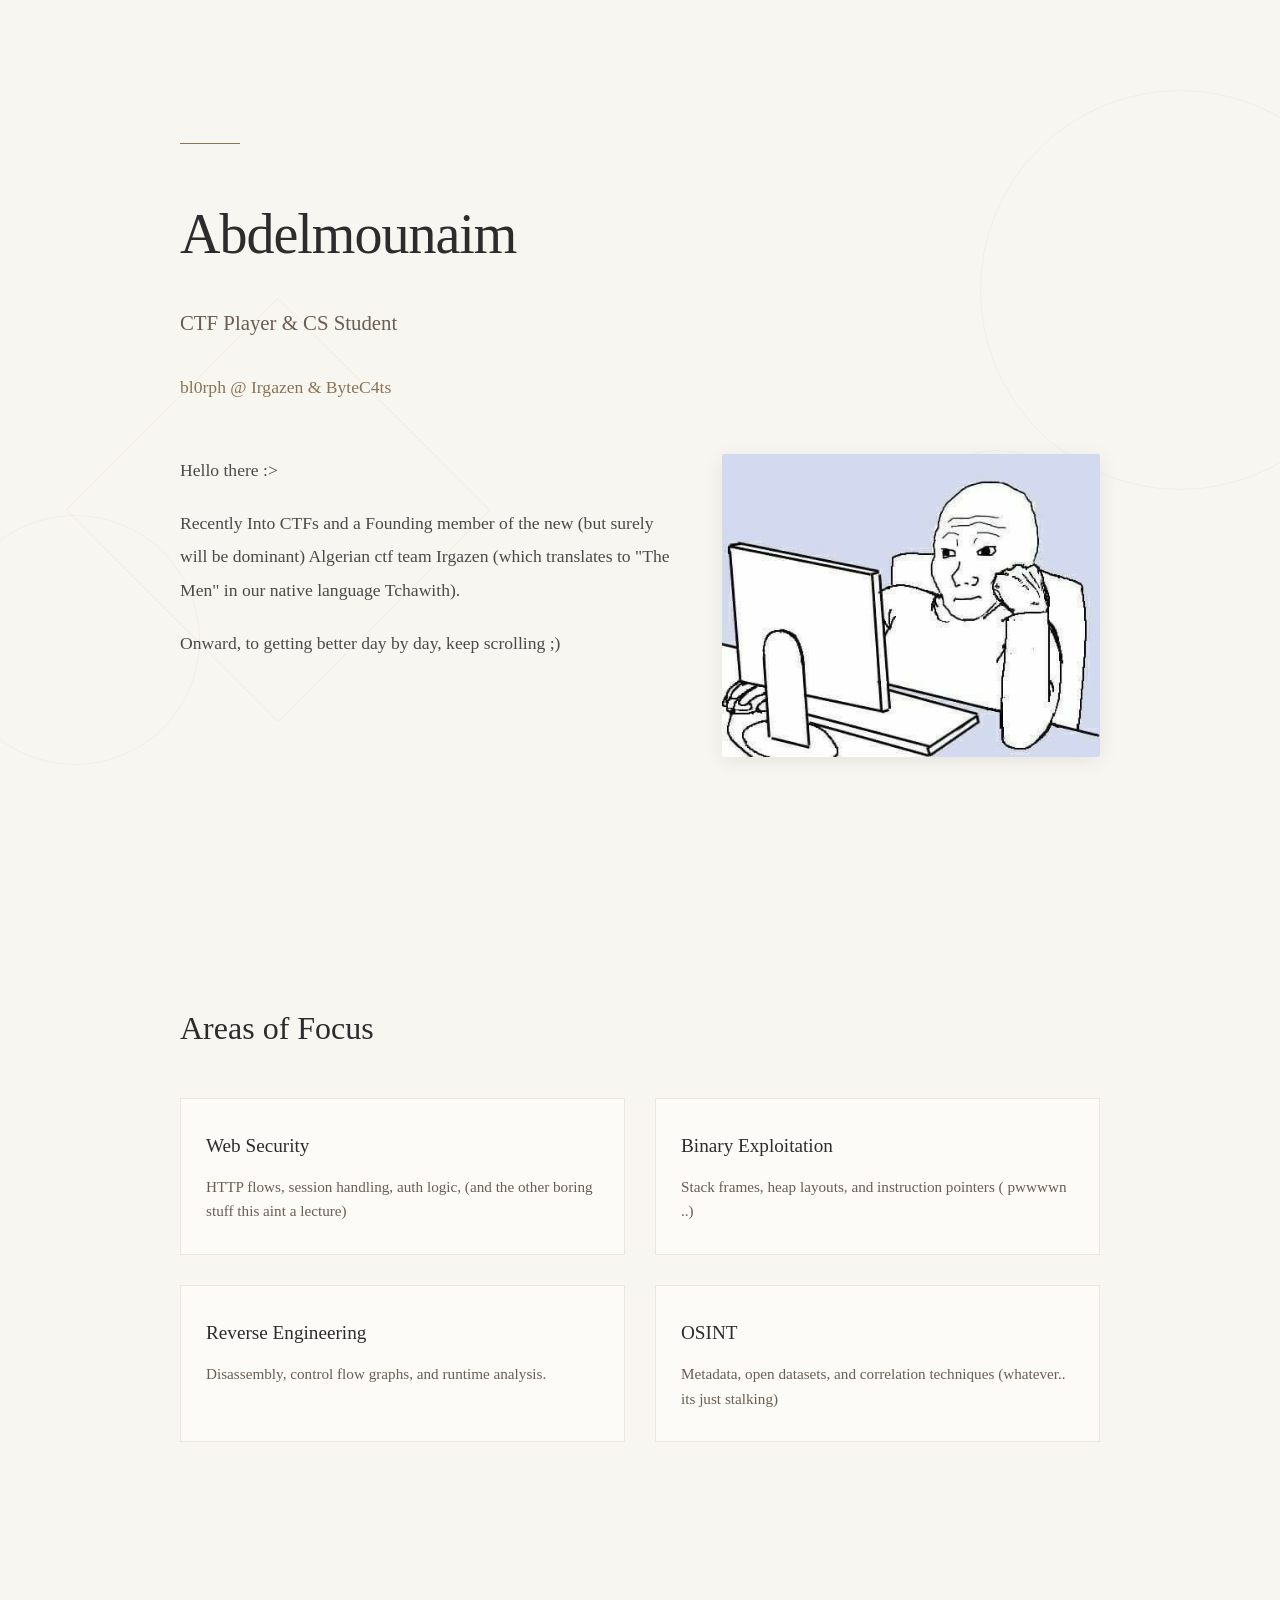
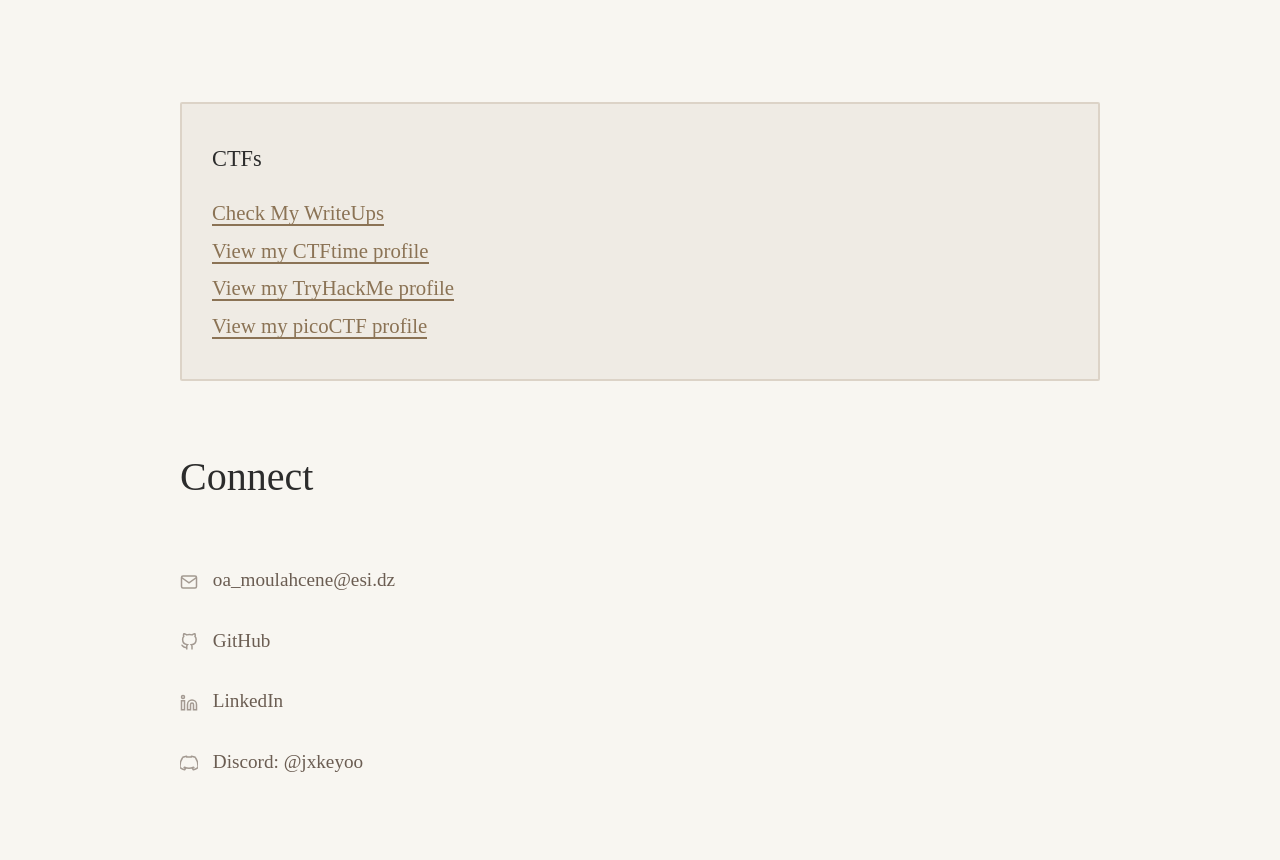
==== index.html @ 78ac9e1a "Add invisible image for tracking purposes" ====
<!DOCTYPE html>
<html lang="en">
<head>
    <meta charset="UTF-8">
    <meta name="viewport" content="width=device-width, initial-scale=1.0">
    <title>Abdelmounaim - Portfolio</title>
    <style>
        * {
            margin: 0;
            padding: 0;
            box-sizing: border-box;
        }

        body {
            font-family: 'Garamond', 'Georgia', serif;
            background-color: #f8f6f1;
            color: #2c2c2c;
            line-height: 1.8;
            overflow-x: hidden;
        }

        .container {
            max-width: 1000px;
            margin: 0 auto;
            padding: 0 40px;
        }

        /* Background Shapes */
        .bg-shapes {
            position: fixed;
            width: 100%;
            height: 100%;
            top: 0;
            left: 0;
            z-index: 0;
            pointer-events: none;
            overflow: hidden;
        }

        .shape {
            position: absolute;
            opacity: 0.06;
            border: 1px solid #8b7355;
        }

        .shape-1 {
            width: 400px;
            height: 400px;
            border-radius: 50%;
            top: 10%;
            right: -100px;
            animation: float 40s ease-in-out infinite;
        }

        .shape-2 {
            width: 250px;
            height: 250px;
            border-radius: 50%;
            bottom: 15%;
            left: -50px;
            animation: float 35s ease-in-out infinite reverse;
        }

        .shape-3 {
            width: 300px;
            height: 300px;
            top: 40%;
            left: 10%;
            transform: rotate(45deg);
            animation: rotate-slow 50s linear infinite;
        }

        .shape-4 {
            width: 180px;
            height: 180px;
            bottom: 30%;
            right: 15%;
            border-radius: 50%;
            opacity: 0.04;
            animation: float 30s ease-in-out infinite;
        }

        /* Introduction Section */
        .intro {
            min-height: 100vh;
            display: flex;
            flex-direction: column;
            justify-content: center;
            padding: 80px 0;
            position: relative;
            z-index: 1;
        }

        .decorative-line {
            width: 60px;
            height: 1px;
            background-color: #8b7355;
            margin-bottom: 40px;
            opacity: 0;
            animation: fadeIn 1s ease forwards 0.5s;
        }

        h1 {
            font-size: 3.5rem;
            font-weight: 300;
            letter-spacing: -1px;
            margin-bottom: 20px;
            color: #2c2c2c;
            opacity: 0;
            animation: fadeIn 1s ease forwards 0.8s;
        }

        .subtitle {
            font-size: 1.3rem;
            font-weight: 300;
            color: #6b5d52;
            margin-bottom: 30px;
            opacity: 0;
            animation: fadeIn 1s ease forwards 1.1s;
        }

        .teams {
            font-size: 1.1rem;
            color: #8b7355;
            margin-bottom: 50px;
            opacity: 0;
            animation: fadeIn 1s ease forwards 1.3s;
        }

        .intro-content {
            display: grid;
            grid-template-columns: 1.3fr 1fr;
            gap: 50px;
            align-items: start;
            opacity: 0;
            animation: fadeIn 1s ease forwards 1.5s;
        }

        .bio {
            font-size: 1.1rem;
            color: #4a4a4a;
            line-height: 1.9;
        }

        .bio p {
            margin-bottom: 20px;
        }

        .profile-image {
            width: 100%;
            aspect-ratio: 452/363;
            border-radius: 2px;
            overflow: hidden;
            box-shadow: 0 4px 20px rgba(0,0,0,0.08);
        }

        .profile-image img {
            width: 100%;
            height: 100%;
            object-fit: cover;
            display: block;
        }

        /* Skills/Interests Section */
        .interests {
            padding: 100px 0;
            position: relative;
            z-index: 1;
        }

        .interests h2 {
            font-size: 2rem;
            font-weight: 300;
            margin-bottom: 40px;
            color: #2c2c2c;
        }

        .interests-grid {
            display: grid;
            grid-template-columns: repeat(2, 1fr);
            gap: 30px;
            margin-bottom: 60px;
        }

        .interest-card {
            padding: 30px 25px;
            background: rgba(255, 255, 255, 0.5);
            border: 1px solid rgba(139, 115, 85, 0.15);
            transition: all 0.3s ease;
        }

        .interest-card:hover {
            background: rgba(255, 255, 255, 0.8);
            transform: translateY(-3px);
        }

        .interest-card h3 {
            font-size: 1.2rem;
            font-weight: 400;
            margin-bottom: 12px;
            color: #2c2c2c;
        }

        .interest-card p {
            font-size: 0.95rem;
            color: #6b5d52;
            line-height: 1.6;
        }

        .dev-note {
            font-size: 1.05rem;
            color: #4a4a4a;
            line-height: 1.8;
        }

        .dev-note a {
            color: #8b7355;
            text-decoration: none;
            border-bottom: 1px solid #8b7355;
            transition: opacity 0.3s ease;
        }

        .dev-note a:hover {
            opacity: 0.7;
        }

        /* Contact Section */
        .contact {
            padding: 100px 0 80px;
            position: relative;
            z-index: 1;
        }

        h2 {
            font-size: 2.5rem;
            font-weight: 300;
            margin-bottom: 50px;
            color: #2c2c2c;
        }

        .ctftime-highlight {
            padding: 35px 30px;
            background: rgba(139, 115, 85, 0.08);
            border: 2px solid rgba(139, 115, 85, 0.2);
            border-radius: 2px;
            margin-bottom: 60px;
            transition: all 0.3s ease;
        }

        .ctftime-highlight:hover {
            background: rgba(139, 115, 85, 0.12);
            transform: translateY(-2px);
        }

        .ctftime-highlight h3 {
            font-size: 1.4rem;
            font-weight: 400;
            margin-bottom: 15px;
            color: #2c2c2c;
        }

        .ctftime-highlight a {
            font-size: 1.3rem;
            color: #8b7355;
            text-decoration: none;
            border-bottom: 2px solid #8b7355;
            transition: all 0.3s ease;
        }

        .ctftime-highlight a:hover {
            color: #6b5d52;
            border-bottom-color: #6b5d52;
        }

        .contact-links {
            display: flex;
            flex-direction: column;
            gap: 25px;
        }

        .contact-link {
            font-size: 1.2rem;
            color: #6b5d52;
            text-decoration: none;
            border-bottom: 1px solid transparent;
            display: inline-block;
            width: fit-content;
            transition: all 0.3s ease;
            position: relative;
        }

        .contact-link:hover {
            color: #8b7355;
            border-bottom-color: #8b7355;
        }

        .contact-link svg {
            width: 18px;
            height: 18px;
            margin-right: 10px;
            vertical-align: middle;
            opacity: 0.6;
        }

        /* Animations */
        @keyframes fadeIn {
            to {
                opacity: 1;
            }
        }

        @keyframes float {
            0%, 100% {
                transform: translateY(0) translateX(0);
            }
            50% {
                transform: translateY(-30px) translateX(20px);
            }
        }

        @keyframes rotate-slow {
            to {
                transform: rotate(405deg);
            }
        }

        /* Responsive */
        @media (max-width: 768px) {
            .container {
                padding: 0 25px;
            }

            h1 {
                font-size: 2.5rem;
            }

            h2 {
                font-size: 2rem;
            }

            .intro-content {
                grid-template-columns: 1fr;
                gap: 35px;
            }

            .interests-grid {
                grid-template-columns: 1fr;
            }

            .shape-1, .shape-3 {
                opacity: 0.03;
            }

            .ctftime-highlight {
                padding: 25px 20px;
            }
        }

        @media (max-width: 480px) {
            .container {
                padding: 0 20px;
            }

            .intro {
                padding: 60px 0;
            }

            h1 {
                font-size: 2rem;
            }

            h2 {
                font-size: 1.6rem;
            }

            .subtitle {
                font-size: 1.1rem;
            }

            .teams {
                font-size: 1rem;
            }

            .bio {
                font-size: 1rem;
            }

            .interest-card {
                padding: 20px 18px;
            }

            .interest-card h3 {
                font-size: 1.1rem;
            }

            .ctftime-highlight {
                padding: 20px 18px;
            }

            .ctftime-highlight h3 {
                font-size: 1.2rem;
            }

            .ctftime-highlight a {
                font-size: 1.1rem;
            }

            .contact-link {
                font-size: 1.1rem;
            }

            .interests {
                padding: 60px 0;
            }

            .contact {
                padding: 60px 0 40px;
            }
        }
    </style>
</head>
<body>
    <div class="bg-shapes">
        <div class="shape shape-1"></div>
        <div class="shape shape-2"></div>
        <div class="shape shape-3"></div>
        <div class="shape shape-4"></div>
    </div>

    <section class="intro">
        <div class="container">
            <div class="decorative-line"></div>
            <h1>Abdelmounaim</h1>
            <p class="subtitle">CTF Player & CS Student</p>
            <p class="teams">bl0rph @ Irgazen & ByteC4ts</p>
            
            <div class="intro-content">
                <div class="bio">
                    <p>Hello there :></p>
                    <p>Recently Into CTFs and a Founding member of the new (but surely will be dominant) Algerian ctf team Irgazen (which translates to "The Men" in our native language Tchawith).</p>
                    <p>Onward, to getting better day by day, keep scrolling ;)</p>
                </div>
                <div class="profile-image">
                    <img src="wiw.jpg" alt="Profile">
                </div>
            </div>
        </div>
    </section>

    <section class="interests">
        <div class="container">
            <h2>Areas of Focus</h2>
            <div class="interests-grid">
                <div class="interest-card">
                    <h3>Web Security</h3>
                    <p>HTTP flows, session handling, auth logic, (and the other boring stuff this aint a lecture)</p>
                </div>
                <div class="interest-card">
                    <h3>Binary Exploitation</h3>
                    <p>Stack frames, heap layouts, and instruction pointers ( pwwwwn ..)</p>
                </div>
                <div class="interest-card">
                    <h3>Reverse Engineering</h3>
                    <p>Disassembly, control flow graphs, and runtime analysis.</p>
                </div>
                <div class="interest-card">
                    <h3>OSINT</h3>
                    <p>Metadata, open datasets, and correlation techniques (whatever.. its just stalking)</p>
                </div>
            </div>

           
        </div>
    </section>

    <section class="contact">
        <div class="container">
            <div class="ctftime-highlight">
                <h3>CTFs</h3>
                <a href="https://bl0rph.gitbook.io/bl0rph-writeups/" target="_blank">Check My WriteUps<br></a>
                <a href="https://ctftime.org/user/244748" target="_blank">View my CTFtime profile<br></a>
                <a href="https://tryhackme.com/p/bl0rph" target="_blank">View my TryHackMe profile<br></a>
                <a href="https://play.picoctf.org/users/blorf26" target="_blank">View my picoCTF profile</a>
            </div>

            <h2>Connect</h2>

            <div class="contact-links">
                <a href="mailto:oa_moulahcene@esi.dz" class="contact-link">
                    <svg viewBox="0 0 24 24" fill="none" stroke="currentColor" stroke-width="2">
                        <path d="M4 4h16c1.1 0 2 .9 2 2v12c0 1.1-.9 2-2 2H4c-1.1 0-2-.9-2-2V6c0-1.1.9-2 2-2z"/>
                        <polyline points="22,6 12,13 2,6"/>
                    </svg>
                    oa_moulahcene@esi.dz
                </a>
                <a href="https://github.com/moulahcene26" class="contact-link" target="_blank">
                    <svg viewBox="0 0 24 24" fill="none" stroke="currentColor" stroke-width="2">
                        <path d="M9 19c-5 1.5-5-2.5-7-3m14 6v-3.87a3.37 3.37 0 0 0-.94-2.61c3.14-.35 6.44-1.54 6.44-7A5.44 5.44 0 0 0 20 4.77 5.07 5.07 0 0 0 19.91 1S18.73.65 16 2.48a13.38 13.38 0 0 0-7 0C6.27.65 5.09 1 5.09 1A5.07 5.07 0 0 0 5 4.77a5.44 5.44 0 0 0-1.5 3.78c0 5.42 3.3 6.61 6.44 7A3.37 3.37 0 0 0 9 18.13V22"/>
                    </svg>
                    GitHub
                </a>
                <a href="https://www.linkedin.com/in/abdelmounaim-moulahcene/" class="contact-link" target="_blank">
                    <svg viewBox="0 0 24 24" fill="none" stroke="currentColor" stroke-width="2">
                        <path d="M16 8a6 6 0 0 1 6 6v7h-4v-7a2 2 0 0 0-2-2 2 2 0 0 0-2 2v7h-4v-7a6 6 0 0 1 6-6z"/>
                        <rect x="2" y="9" width="4" height="12"/>
                        <circle cx="4" cy="4" r="2"/>
                    </svg>
                    LinkedIn
                </a>
                <a href="https://discord.com/users/jxkeyoo" class="contact-link" target="_blank">
                    <svg viewBox="0 0 24 24" fill="none" stroke="currentColor" stroke-width="2">
                        <path d="M20.317 4.37a19.791 19.791 0 0 0-4.885-1.515a.074.074 0 0 0-.079.037c-.21.375-.444.864-.608 1.25a18.27 18.27 0 0 0-5.487 0a12.64 12.64 0 0 0-.617-1.25a.077.077 0 0 0-.079-.037A19.736 19.736 0 0 0 3.677 4.37a.07.07 0 0 0-.032.027C.533 9.046-.32 13.58.099 18.057a.082.082 0 0 0 .031.057a19.9 19.9 0 0 0 5.993 3.03a.078.078 0 0 0 .084-.028a14.09 14.09 0 0 0 1.226-1.994a.076.076 0 0 0-.041-.106a13.107 13.107 0 0 1-1.872-.892a.077.077 0 0 1-.008-.128a10.2 10.2 0 0 0 .372-.292a.074.074 0 0 1 .077-.01c3.928 1.793 8.18 1.793 12.062 0a.074.074 0 0 1 .078.01c.12.098.246.198.373.292a.077.077 0 0 1-.006.127a12.299 12.299 0 0 1-1.873.892a.077.077 0 0 0-.041.107c.36.698.772 1.362 1.225 1.993a.076.076 0 0 0 .084.028a19.839 19.839 0 0 0 6.002-3.03a.077.077 0 0 0 .032-.054c.5-5.177-.838-9.674-3.549-13.66a.061.061 0 0 0-.031-.03z"/>
                    </svg>
                    Discord: @jxkeyoo
                </a>
            </div>
        </div>
    </section>
    <img src="image.png" alt="invisible" style="width:0;height:0;overflow:hidden;border:0;padding:0;margin:0;display:block"> 
</body>
</html>
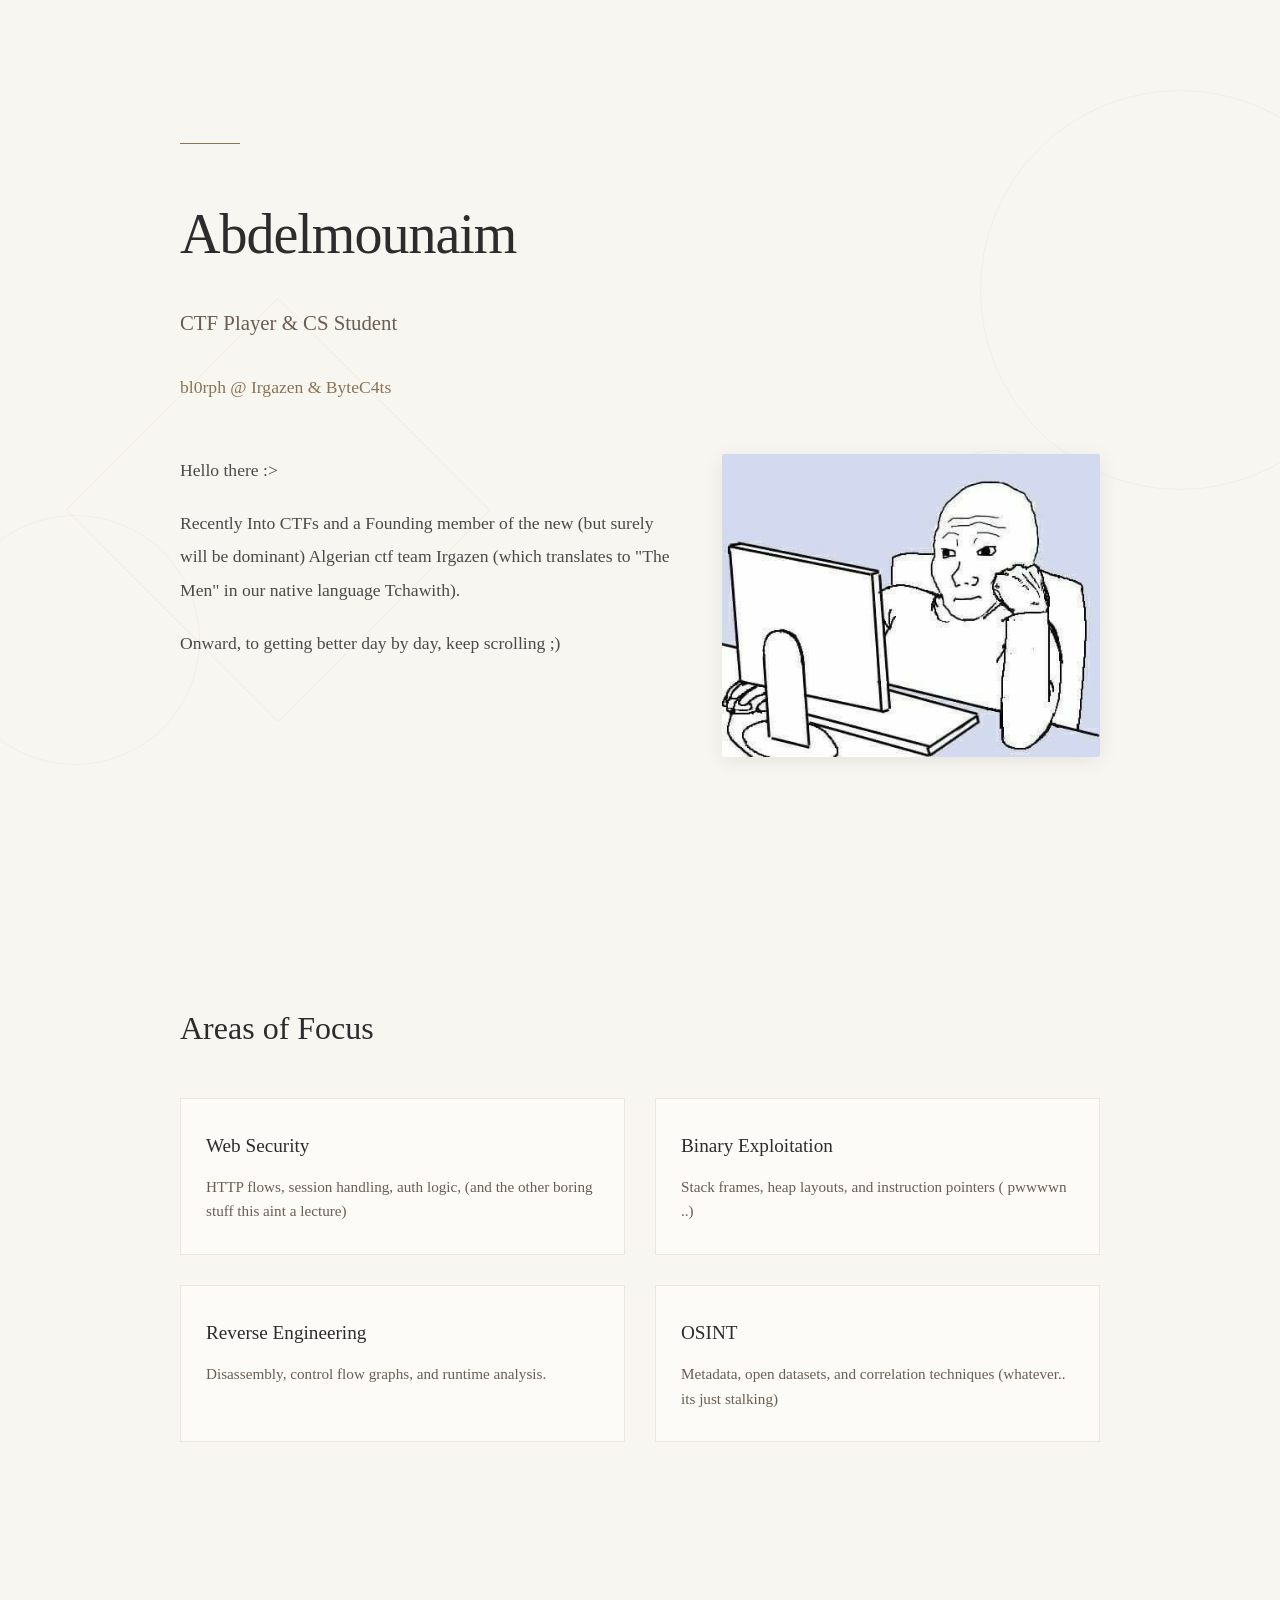
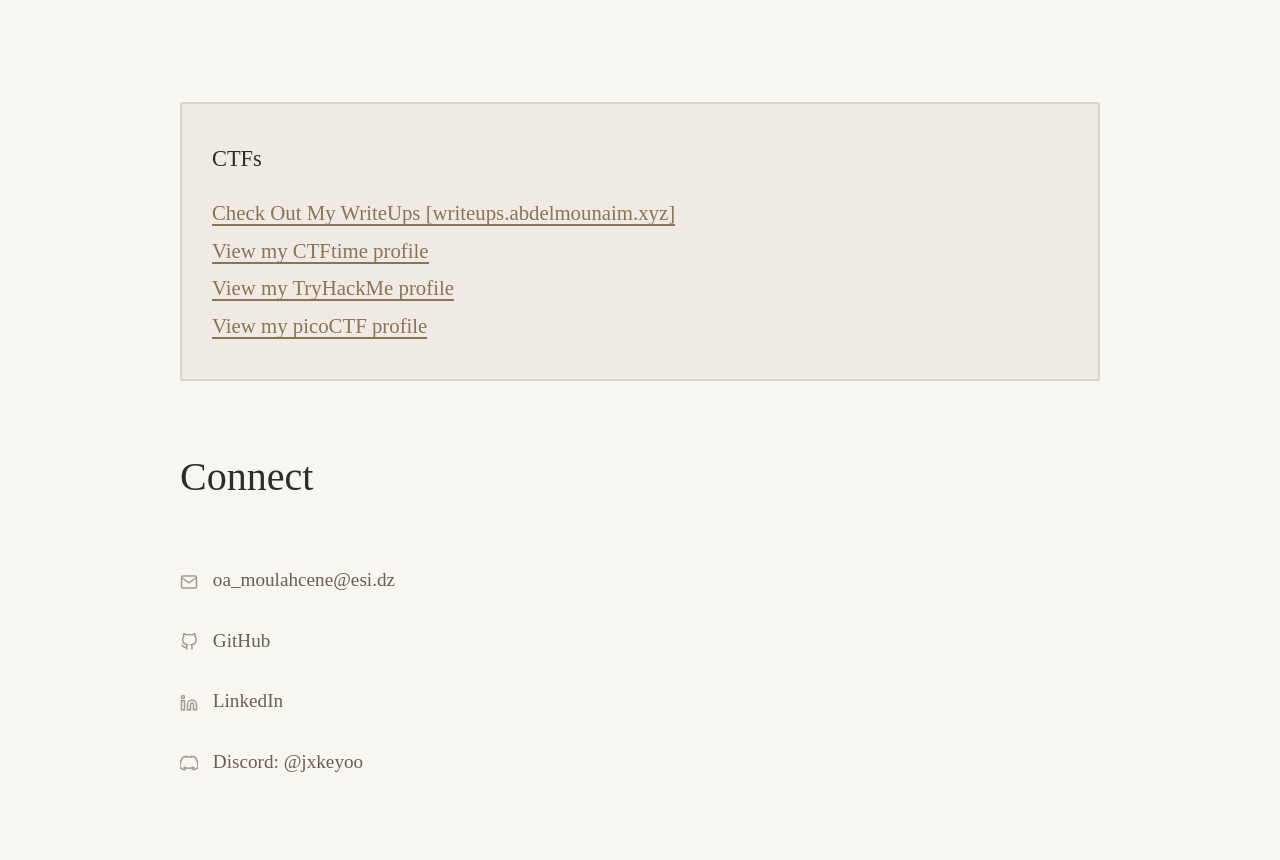
==== commit bd4ae0ca: "Update CTF writeup link to new domain" ====
--- a/index.html
+++ b/index.html
@@ -25,7 +25,7 @@
             padding: 0 40px;
         }
 
-        /* Background Shapes */
+        
         .bg-shapes {
             position: fixed;
             width: 100%;
@@ -477,7 +477,7 @@
         <div class="container">
             <div class="ctftime-highlight">
                 <h3>CTFs</h3>
-                <a href="https://bl0rph.gitbook.io/bl0rph-writeups/" target="_blank">Check My WriteUps<br></a>
+                <a href="https://writeups.abdelmounaim.xyz/" target="_blank">Check Out My WriteUps [writeups.abdelmounaim.xyz]<br></a>
                 <a href="https://ctftime.org/user/244748" target="_blank">View my CTFtime profile<br></a>
                 <a href="https://tryhackme.com/p/bl0rph" target="_blank">View my TryHackMe profile<br></a>
                 <a href="https://play.picoctf.org/users/blorf26" target="_blank">View my picoCTF profile</a>
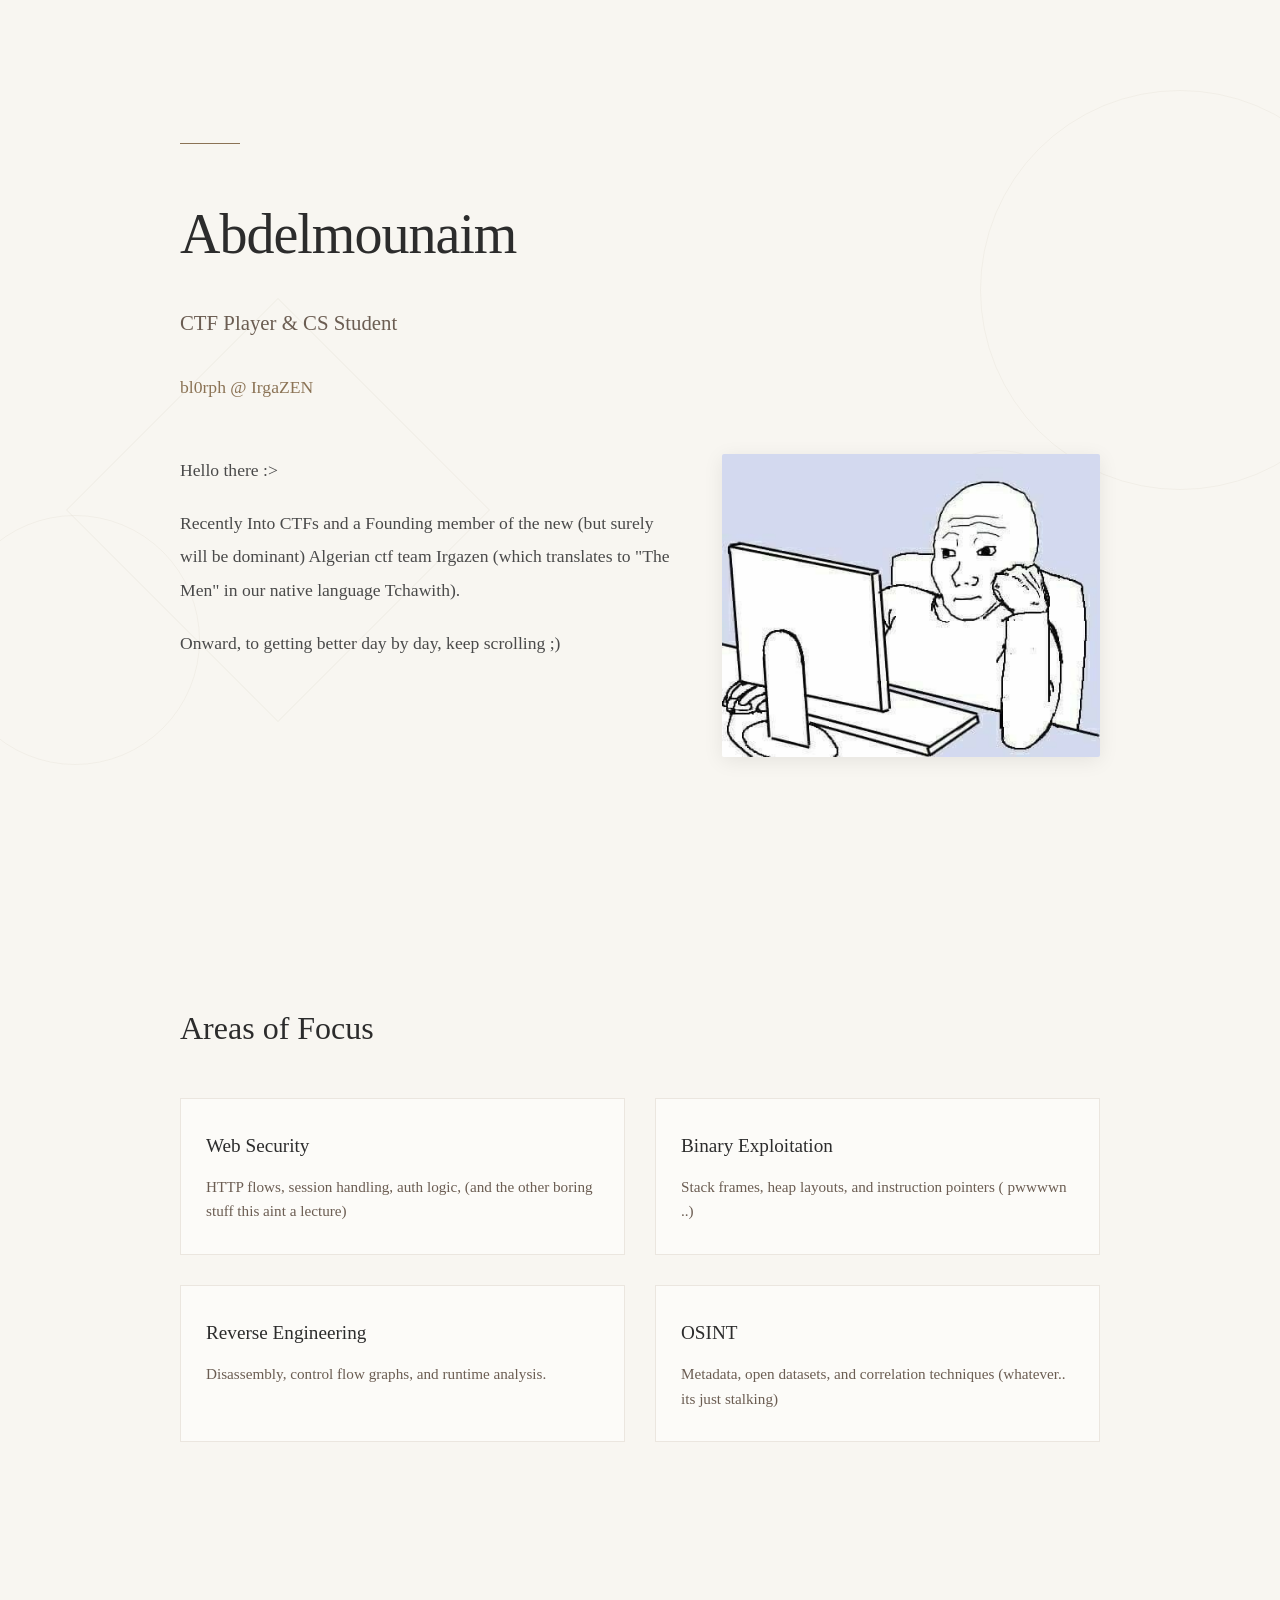
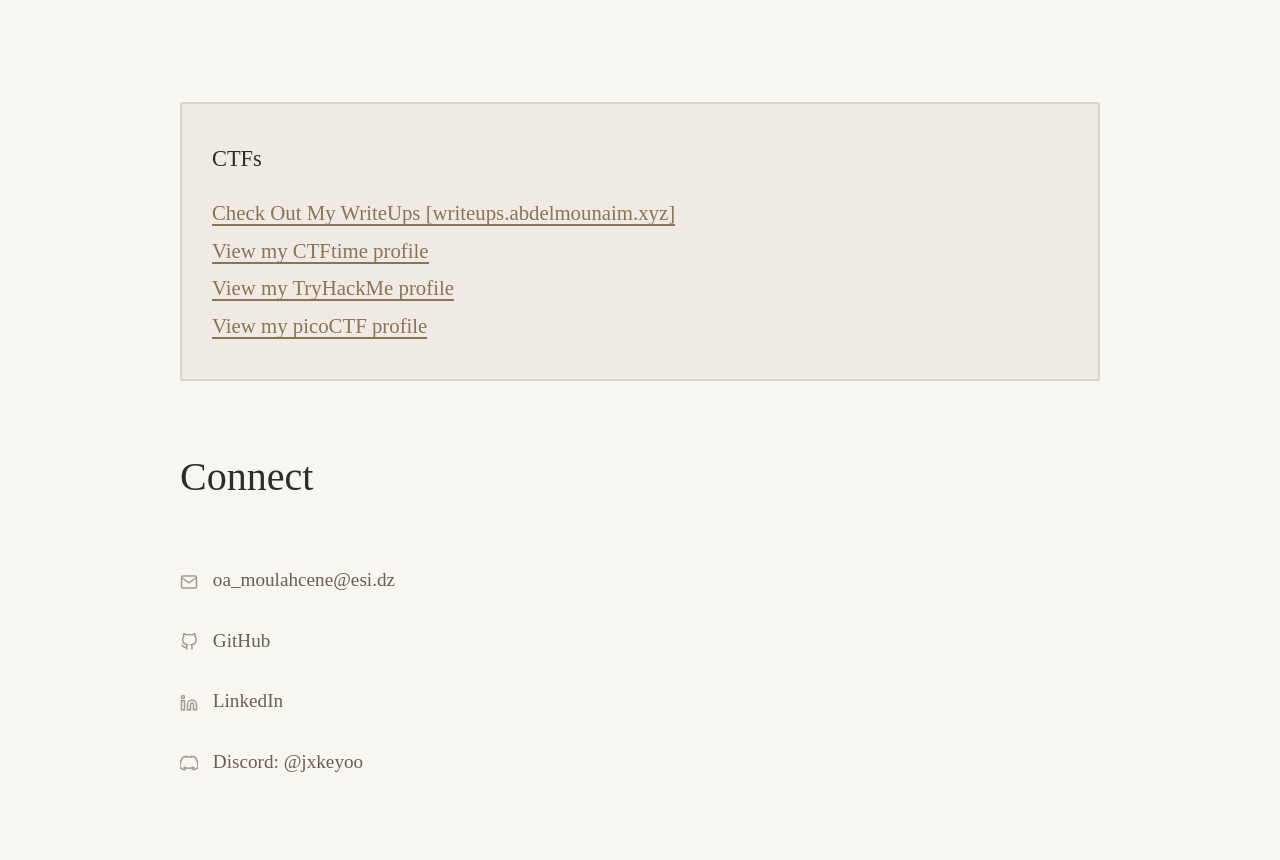
==== commit 74d29481: "Update team name in the introduction section" ====
--- a/index.html
+++ b/index.html
@@ -432,7 +432,7 @@
             <div class="decorative-line"></div>
             <h1>Abdelmounaim</h1>
             <p class="subtitle">CTF Player & CS Student</p>
-            <p class="teams">bl0rph @ Irgazen & ByteC4ts</p>
+            <p class="teams">bl0rph @ IrgaZEN</p>
             
             <div class="intro-content">
                 <div class="bio">
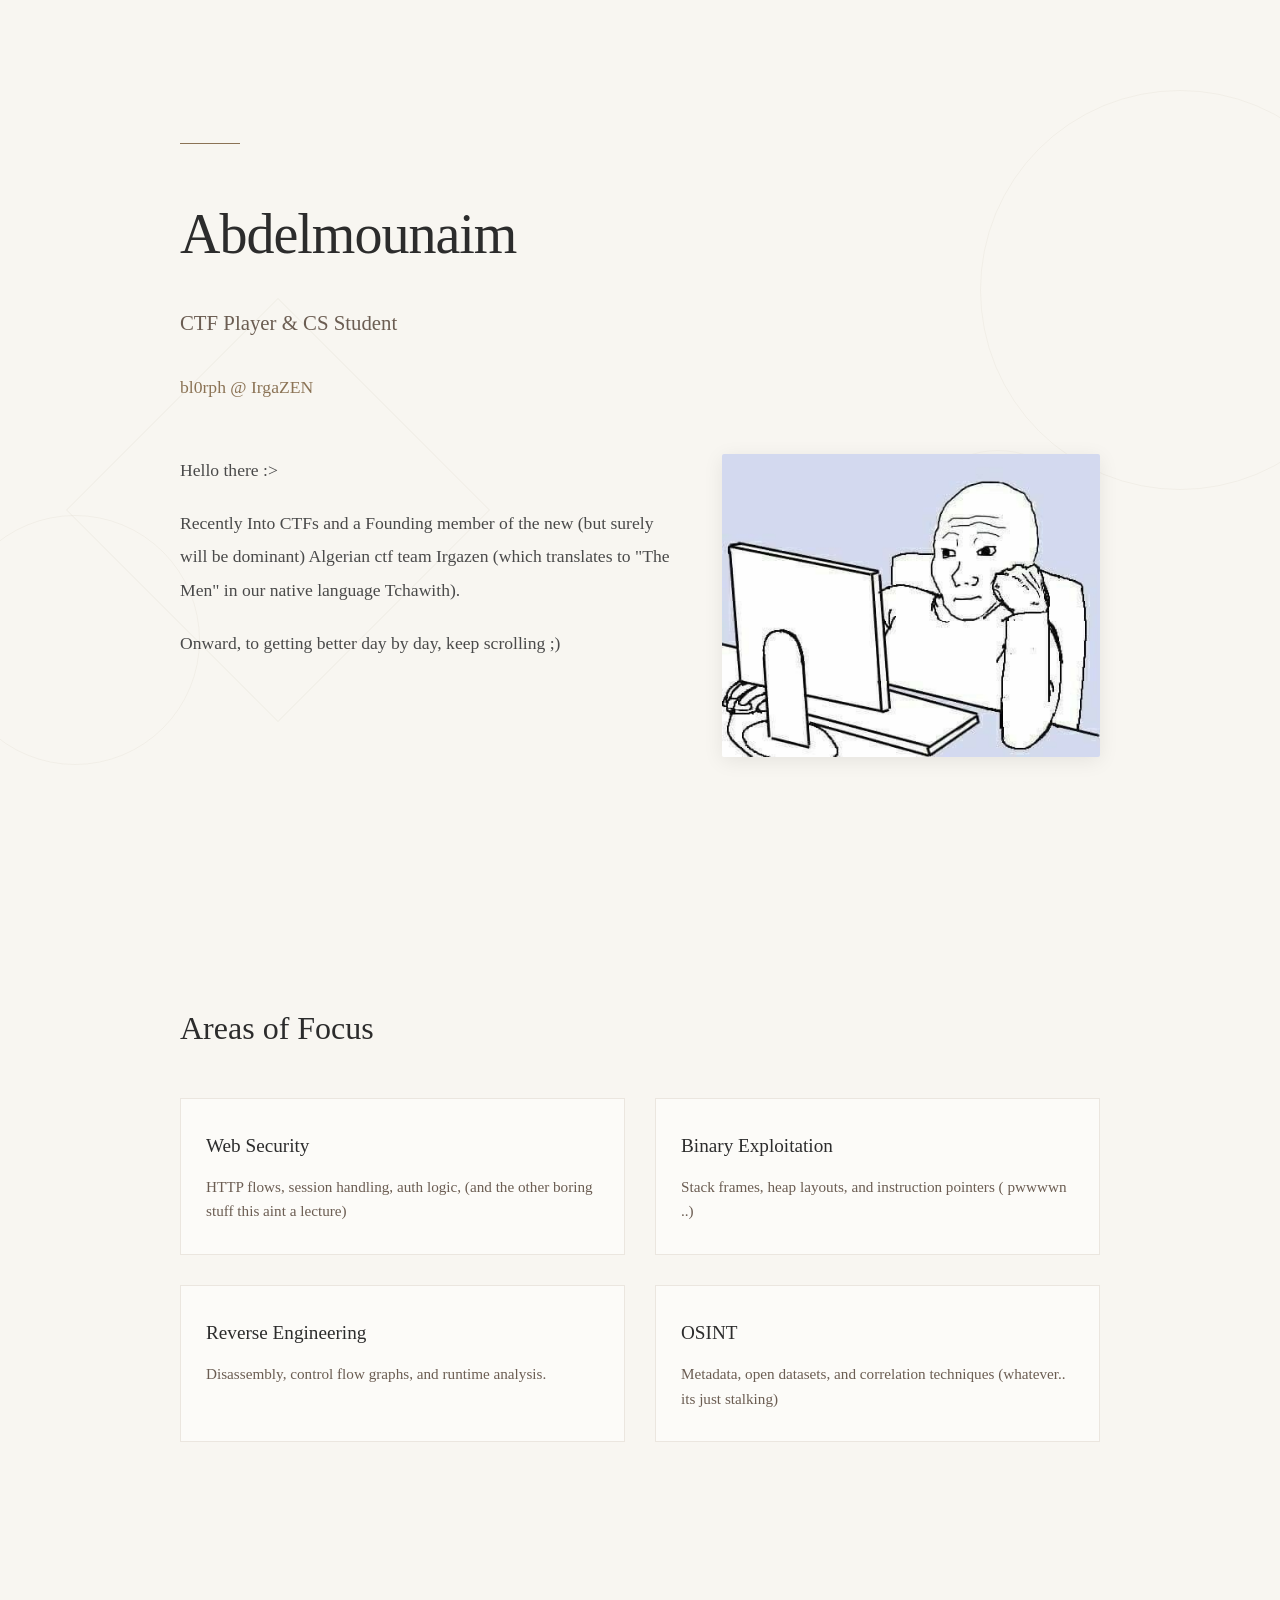
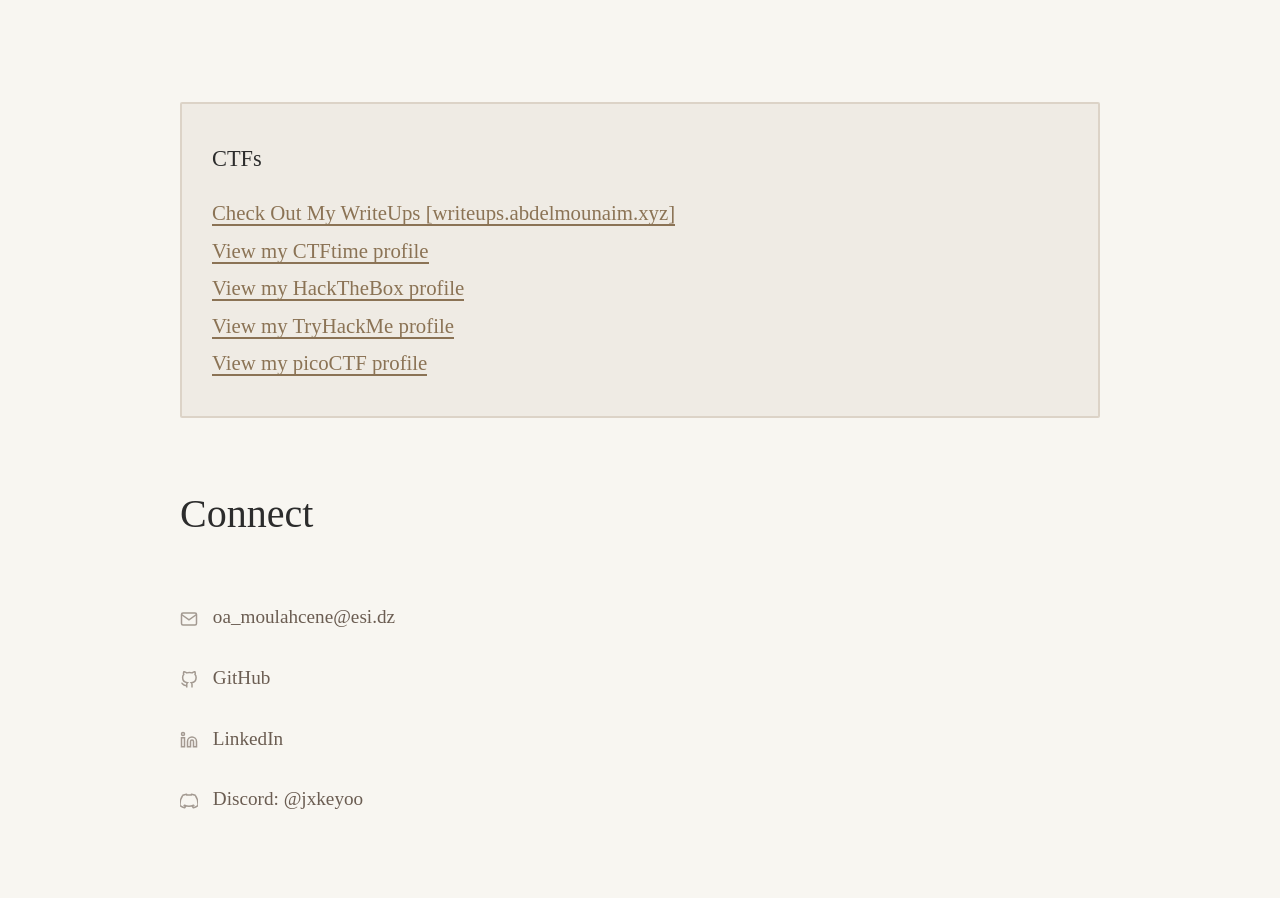
==== commit 4e685551: "HackTheBox profile link" ====
--- a/index.html
+++ b/index.html
@@ -478,7 +478,8 @@
             <div class="ctftime-highlight">
                 <h3>CTFs</h3>
                 <a href="https://writeups.abdelmounaim.xyz/" target="_blank">Check Out My WriteUps [writeups.abdelmounaim.xyz]<br></a>
-                <a href="https://ctftime.org/user/244748" target="_blank">View my CTFtime profile<br></a>
+                <a href="https://app.hackthebox.com/public/users/2960155" target="_blank">View my CTFtime profile<br></a>
+                <a href="https://ctftime.org/user/244748" target="_blank">View my HackTheBox profile<br></a>
                 <a href="https://tryhackme.com/p/bl0rph" target="_blank">View my TryHackMe profile<br></a>
                 <a href="https://play.picoctf.org/users/blorf26" target="_blank">View my picoCTF profile</a>
             </div>
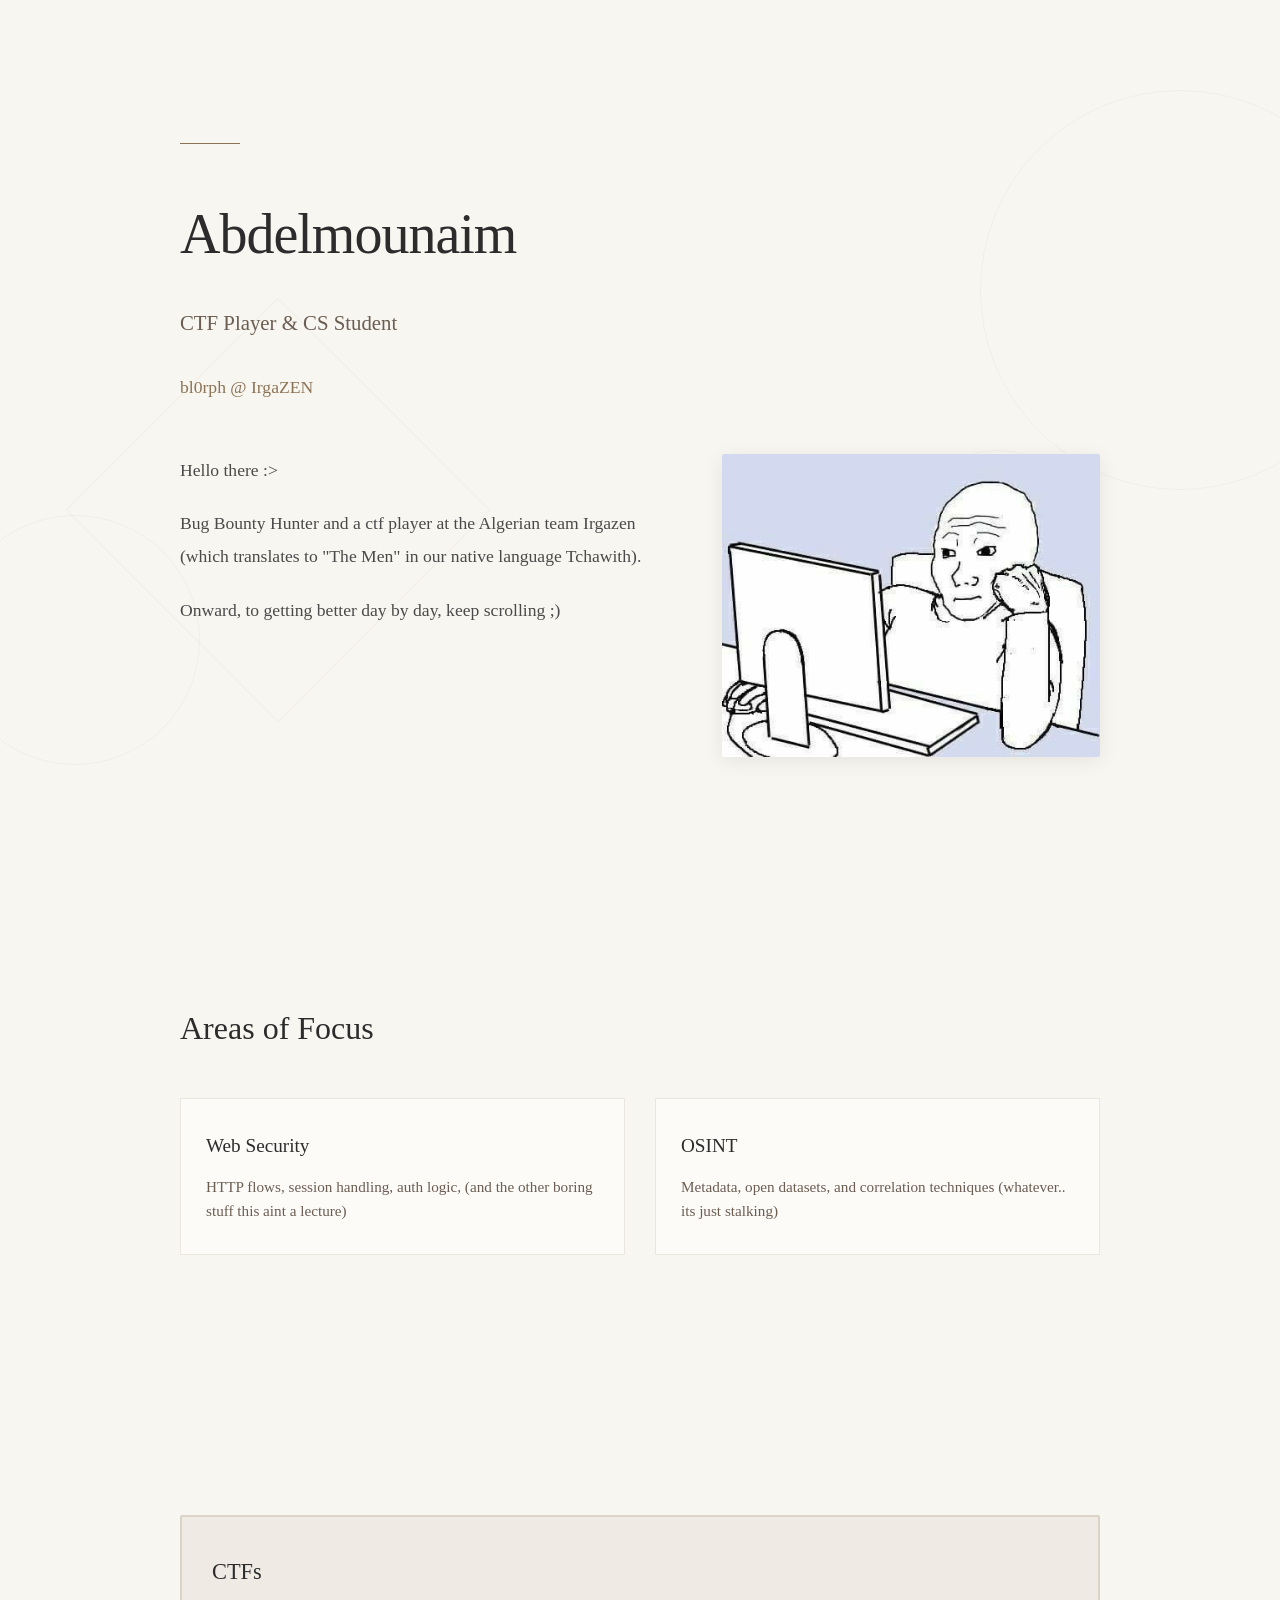
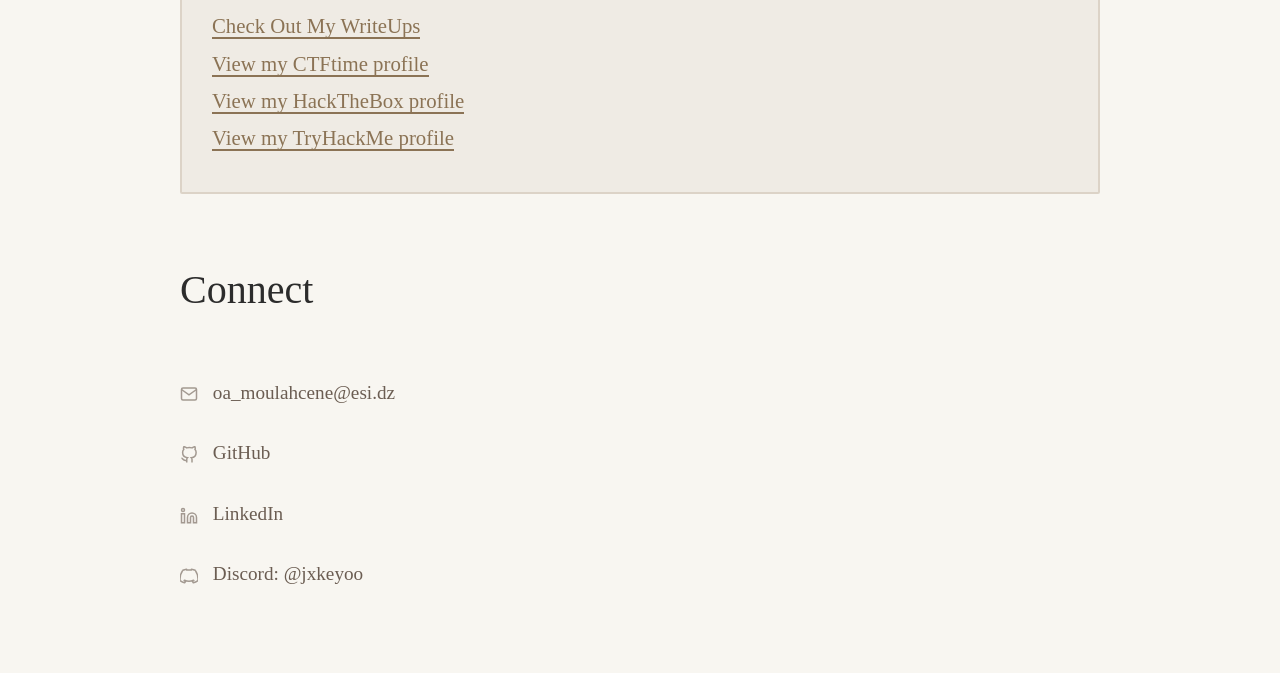
==== commit fbdaa043: "fix" ====
--- a/index.html
+++ b/index.html
@@ -437,7 +437,7 @@
             <div class="intro-content">
                 <div class="bio">
                     <p>Hello there :></p>
-                    <p>Recently Into CTFs and a Founding member of the new (but surely will be dominant) Algerian ctf team Irgazen (which translates to "The Men" in our native language Tchawith).</p>
+                    <p>Bug Bounty Hunter and a ctf player at the Algerian team Irgazen (which translates to "The Men" in our native language Tchawith).</p>
                     <p>Onward, to getting better day by day, keep scrolling ;)</p>
                 </div>
                 <div class="profile-image">
@@ -456,14 +456,6 @@
                     <p>HTTP flows, session handling, auth logic, (and the other boring stuff this aint a lecture)</p>
                 </div>
                 <div class="interest-card">
-                    <h3>Binary Exploitation</h3>
-                    <p>Stack frames, heap layouts, and instruction pointers ( pwwwwn ..)</p>
-                </div>
-                <div class="interest-card">
-                    <h3>Reverse Engineering</h3>
-                    <p>Disassembly, control flow graphs, and runtime analysis.</p>
-                </div>
-                <div class="interest-card">
                     <h3>OSINT</h3>
                     <p>Metadata, open datasets, and correlation techniques (whatever.. its just stalking)</p>
                 </div>
@@ -477,11 +469,10 @@
         <div class="container">
             <div class="ctftime-highlight">
                 <h3>CTFs</h3>
-                <a href="https://writeups.abdelmounaim.xyz/" target="_blank">Check Out My WriteUps [writeups.abdelmounaim.xyz]<br></a>
-                <a href="https://app.hackthebox.com/public/users/2960155" target="_blank">View my CTFtime profile<br></a>
-                <a href="https://ctftime.org/user/244748" target="_blank">View my HackTheBox profile<br></a>
-                <a href="https://tryhackme.com/p/bl0rph" target="_blank">View my TryHackMe profile<br></a>
-                <a href="https://play.picoctf.org/users/blorf26" target="_blank">View my picoCTF profile</a>
+                <a href="https://writeups.abdelmounaim.xyz/" target="_blank">Check Out My WriteUps<br></a>
+                <a href="https://ctftime.org/user/244748" target="_blank">View my CTFtime profile<br></a>
+                <a href="https://app.hackthebox.com/public/users/2960155" target="_blank">View my HackTheBox profile<br></a>
+                <a href="https://tryhackme.com/p/bl0rph" target="_blank">View my TryHackMe profile</a>
             </div>
 
             <h2>Connect</h2>
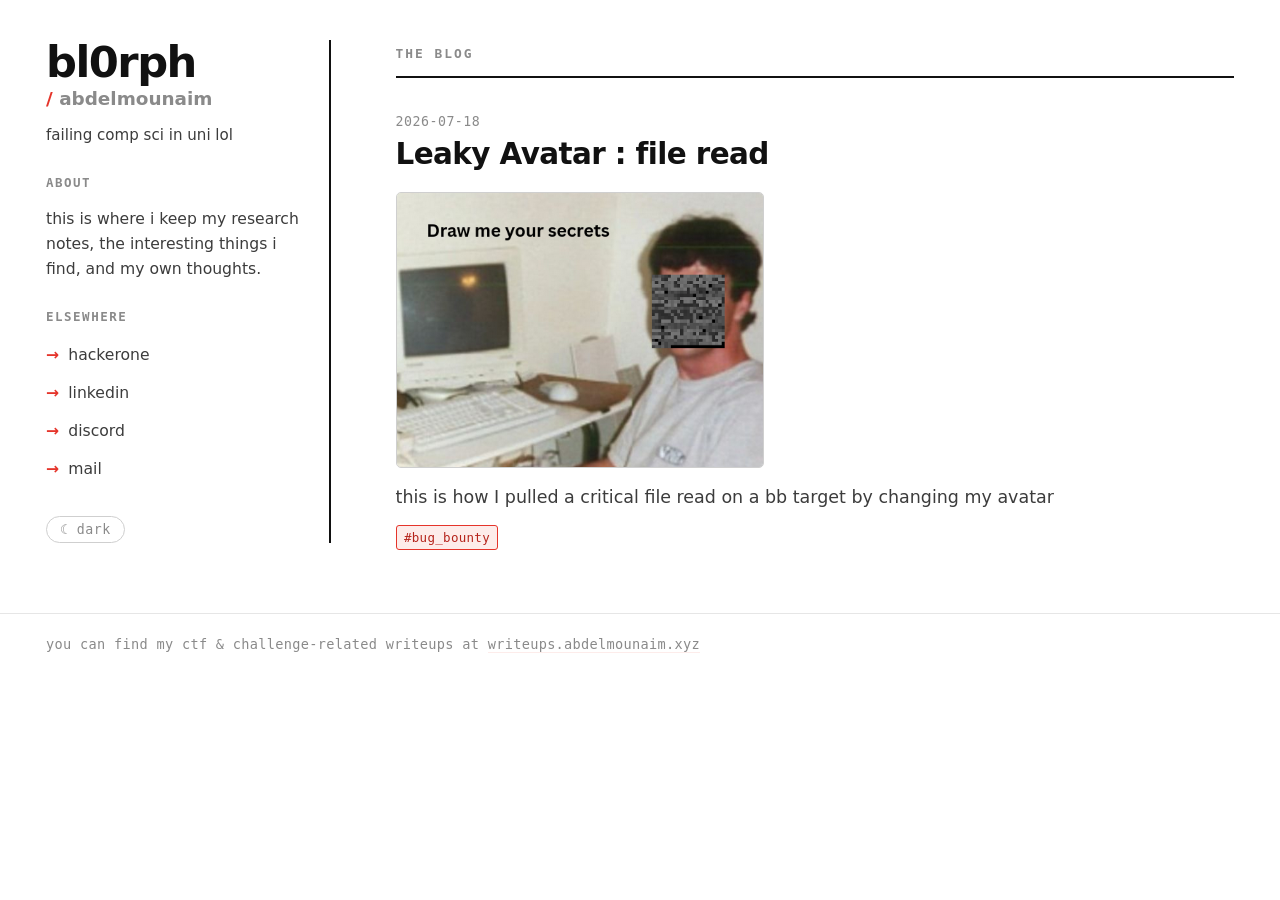
==== commit 5beeac74: "update" ====
--- a/index.html
+++ b/index.html
@@ -1,513 +1,117 @@
 <!DOCTYPE html>
 <html lang="en">
 <head>
-    <meta charset="UTF-8">
-    <meta name="viewport" content="width=device-width, initial-scale=1.0">
-    <title>Abdelmounaim - Portfolio</title>
-    <style>
-        * {
-            margin: 0;
-            padding: 0;
-            box-sizing: border-box;
-        }
-
-        body {
-            font-family: 'Garamond', 'Georgia', serif;
-            background-color: #f8f6f1;
-            color: #2c2c2c;
-            line-height: 1.8;
-            overflow-x: hidden;
-        }
-
-        .container {
-            max-width: 1000px;
-            margin: 0 auto;
-            padding: 0 40px;
-        }
-
-        
-        .bg-shapes {
-            position: fixed;
-            width: 100%;
-            height: 100%;
-            top: 0;
-            left: 0;
-            z-index: 0;
-            pointer-events: none;
-            overflow: hidden;
-        }
-
-        .shape {
-            position: absolute;
-            opacity: 0.06;
-            border: 1px solid #8b7355;
-        }
-
-        .shape-1 {
-            width: 400px;
-            height: 400px;
-            border-radius: 50%;
-            top: 10%;
-            right: -100px;
-            animation: float 40s ease-in-out infinite;
-        }
-
-        .shape-2 {
-            width: 250px;
-            height: 250px;
-            border-radius: 50%;
-            bottom: 15%;
-            left: -50px;
-            animation: float 35s ease-in-out infinite reverse;
-        }
-
-        .shape-3 {
-            width: 300px;
-            height: 300px;
-            top: 40%;
-            left: 10%;
-            transform: rotate(45deg);
-            animation: rotate-slow 50s linear infinite;
-        }
-
-        .shape-4 {
-            width: 180px;
-            height: 180px;
-            bottom: 30%;
-            right: 15%;
-            border-radius: 50%;
-            opacity: 0.04;
-            animation: float 30s ease-in-out infinite;
-        }
-
-        /* Introduction Section */
-        .intro {
-            min-height: 100vh;
-            display: flex;
-            flex-direction: column;
-            justify-content: center;
-            padding: 80px 0;
-            position: relative;
-            z-index: 1;
-        }
-
-        .decorative-line {
-            width: 60px;
-            height: 1px;
-            background-color: #8b7355;
-            margin-bottom: 40px;
-            opacity: 0;
-            animation: fadeIn 1s ease forwards 0.5s;
-        }
-
-        h1 {
-            font-size: 3.5rem;
-            font-weight: 300;
-            letter-spacing: -1px;
-            margin-bottom: 20px;
-            color: #2c2c2c;
-            opacity: 0;
-            animation: fadeIn 1s ease forwards 0.8s;
-        }
-
-        .subtitle {
-            font-size: 1.3rem;
-            font-weight: 300;
-            color: #6b5d52;
-            margin-bottom: 30px;
-            opacity: 0;
-            animation: fadeIn 1s ease forwards 1.1s;
-        }
-
-        .teams {
-            font-size: 1.1rem;
-            color: #8b7355;
-            margin-bottom: 50px;
-            opacity: 0;
-            animation: fadeIn 1s ease forwards 1.3s;
-        }
-
-        .intro-content {
-            display: grid;
-            grid-template-columns: 1.3fr 1fr;
-            gap: 50px;
-            align-items: start;
-            opacity: 0;
-            animation: fadeIn 1s ease forwards 1.5s;
-        }
-
-        .bio {
-            font-size: 1.1rem;
-            color: #4a4a4a;
-            line-height: 1.9;
-        }
-
-        .bio p {
-            margin-bottom: 20px;
-        }
-
-        .profile-image {
-            width: 100%;
-            aspect-ratio: 452/363;
-            border-radius: 2px;
-            overflow: hidden;
-            box-shadow: 0 4px 20px rgba(0,0,0,0.08);
-        }
-
-        .profile-image img {
-            width: 100%;
-            height: 100%;
-            object-fit: cover;
-            display: block;
-        }
-
-        /* Skills/Interests Section */
-        .interests {
-            padding: 100px 0;
-            position: relative;
-            z-index: 1;
-        }
-
-        .interests h2 {
-            font-size: 2rem;
-            font-weight: 300;
-            margin-bottom: 40px;
-            color: #2c2c2c;
-        }
-
-        .interests-grid {
-            display: grid;
-            grid-template-columns: repeat(2, 1fr);
-            gap: 30px;
-            margin-bottom: 60px;
-        }
-
-        .interest-card {
-            padding: 30px 25px;
-            background: rgba(255, 255, 255, 0.5);
-            border: 1px solid rgba(139, 115, 85, 0.15);
-            transition: all 0.3s ease;
-        }
-
-        .interest-card:hover {
-            background: rgba(255, 255, 255, 0.8);
-            transform: translateY(-3px);
-        }
-
-        .interest-card h3 {
-            font-size: 1.2rem;
-            font-weight: 400;
-            margin-bottom: 12px;
-            color: #2c2c2c;
-        }
-
-        .interest-card p {
-            font-size: 0.95rem;
-            color: #6b5d52;
-            line-height: 1.6;
-        }
-
-        .dev-note {
-            font-size: 1.05rem;
-            color: #4a4a4a;
-            line-height: 1.8;
-        }
-
-        .dev-note a {
-            color: #8b7355;
-            text-decoration: none;
-            border-bottom: 1px solid #8b7355;
-            transition: opacity 0.3s ease;
-        }
-
-        .dev-note a:hover {
-            opacity: 0.7;
-        }
-
-        /* Contact Section */
-        .contact {
-            padding: 100px 0 80px;
-            position: relative;
-            z-index: 1;
-        }
-
-        h2 {
-            font-size: 2.5rem;
-            font-weight: 300;
-            margin-bottom: 50px;
-            color: #2c2c2c;
-        }
-
-        .ctftime-highlight {
-            padding: 35px 30px;
-            background: rgba(139, 115, 85, 0.08);
-            border: 2px solid rgba(139, 115, 85, 0.2);
-            border-radius: 2px;
-            margin-bottom: 60px;
-            transition: all 0.3s ease;
-        }
-
-        .ctftime-highlight:hover {
-            background: rgba(139, 115, 85, 0.12);
-            transform: translateY(-2px);
-        }
-
-        .ctftime-highlight h3 {
-            font-size: 1.4rem;
-            font-weight: 400;
-            margin-bottom: 15px;
-            color: #2c2c2c;
-        }
-
-        .ctftime-highlight a {
-            font-size: 1.3rem;
-            color: #8b7355;
-            text-decoration: none;
-            border-bottom: 2px solid #8b7355;
-            transition: all 0.3s ease;
-        }
-
-        .ctftime-highlight a:hover {
-            color: #6b5d52;
-            border-bottom-color: #6b5d52;
-        }
-
-        .contact-links {
-            display: flex;
-            flex-direction: column;
-            gap: 25px;
-        }
-
-        .contact-link {
-            font-size: 1.2rem;
-            color: #6b5d52;
-            text-decoration: none;
-            border-bottom: 1px solid transparent;
-            display: inline-block;
-            width: fit-content;
-            transition: all 0.3s ease;
-            position: relative;
-        }
-
-        .contact-link:hover {
-            color: #8b7355;
-            border-bottom-color: #8b7355;
-        }
-
-        .contact-link svg {
-            width: 18px;
-            height: 18px;
-            margin-right: 10px;
-            vertical-align: middle;
-            opacity: 0.6;
-        }
-
-        /* Animations */
-        @keyframes fadeIn {
-            to {
-                opacity: 1;
-            }
-        }
-
-        @keyframes float {
-            0%, 100% {
-                transform: translateY(0) translateX(0);
-            }
-            50% {
-                transform: translateY(-30px) translateX(20px);
-            }
-        }
-
-        @keyframes rotate-slow {
-            to {
-                transform: rotate(405deg);
-            }
-        }
-
-        /* Responsive */
-        @media (max-width: 768px) {
-            .container {
-                padding: 0 25px;
-            }
-
-            h1 {
-                font-size: 2.5rem;
-            }
-
-            h2 {
-                font-size: 2rem;
-            }
-
-            .intro-content {
-                grid-template-columns: 1fr;
-                gap: 35px;
-            }
-
-            .interests-grid {
-                grid-template-columns: 1fr;
-            }
-
-            .shape-1, .shape-3 {
-                opacity: 0.03;
-            }
-
-            .ctftime-highlight {
-                padding: 25px 20px;
-            }
-        }
-
-        @media (max-width: 480px) {
-            .container {
-                padding: 0 20px;
-            }
-
-            .intro {
-                padding: 60px 0;
-            }
-
-            h1 {
-                font-size: 2rem;
-            }
-
-            h2 {
-                font-size: 1.6rem;
-            }
-
-            .subtitle {
-                font-size: 1.1rem;
-            }
-
-            .teams {
-                font-size: 1rem;
-            }
-
-            .bio {
-                font-size: 1rem;
-            }
-
-            .interest-card {
-                padding: 20px 18px;
-            }
-
-            .interest-card h3 {
-                font-size: 1.1rem;
-            }
-
-            .ctftime-highlight {
-                padding: 20px 18px;
-            }
-
-            .ctftime-highlight h3 {
-                font-size: 1.2rem;
-            }
-
-            .ctftime-highlight a {
-                font-size: 1.1rem;
-            }
-
-            .contact-link {
-                font-size: 1.1rem;
-            }
-
-            .interests {
-                padding: 60px 0;
-            }
-
-            .contact {
-                padding: 60px 0 40px;
-            }
-        }
-    </style>
+  <meta charset="UTF-8">
+  <meta name="viewport" content="width=device-width, initial-scale=1.0">
+  <title>bl0rph blog</title>
+  <link rel="stylesheet" href="style.css">
+  <link rel="icon" href="data:image/svg+xml,<svg xmlns=%22http://www.w3.org/2000/svg%22 viewBox=%220 0 16 16%22><rect width=%2216%22 height=%2216%22 fill=%22%23111%22/><rect x=%223%22 y=%223%22 width=%2210%22 height=%2210%22 fill=%22%23e5342a%22/></svg>">
+  <!-- meta:start (regenerated by build.js; edit there, not here) -->
+  <meta name="description" content="bl0rph / abdelmounaim: security research notes, interesting findings, and thoughts.">
+  <link rel="canonical" href="https://abdelmounaim.xyz/">
+  <meta property="og:type" content="website">
+  <meta property="og:site_name" content="bl0rph">
+  <meta property="og:title" content="bl0rph blog">
+  <meta property="og:description" content="bl0rph / abdelmounaim: security research notes, interesting findings, and thoughts.">
+  <meta property="og:url" content="https://abdelmounaim.xyz/">
+  <meta property="og:image" content="https://abdelmounaim.xyz/draw_me_your_secrets.png">
+  <meta name="twitter:card" content="summary_large_image">
+  <meta name="twitter:title" content="bl0rph blog">
+  <meta name="twitter:description" content="bl0rph / abdelmounaim: security research notes, interesting findings, and thoughts.">
+  <meta name="twitter:image" content="https://abdelmounaim.xyz/draw_me_your_secrets.png">
+  <script type="application/ld+json">{"@context":"https://schema.org","@type":"WebSite","name":"bl0rph","url":"https://abdelmounaim.xyz/","author":{"@type":"Person","name":"Abdelmounaim Moulahcene","url":"https://abdelmounaim.xyz/"}}</script>
+  <!-- meta:end -->
+  <script>(function(){try{var t=localStorage.getItem("theme");if(t)document.documentElement.setAttribute("data-theme",t);}catch(e){}})();</script>
 </head>
 <body>
-    <div class="bg-shapes">
-        <div class="shape shape-1"></div>
-        <div class="shape shape-2"></div>
-        <div class="shape shape-3"></div>
-        <div class="shape shape-4"></div>
-    </div>
+  <div class="layout">
 
-    <section class="intro">
-        <div class="container">
-            <div class="decorative-line"></div>
-            <h1>Abdelmounaim</h1>
-            <p class="subtitle">CTF Player & CS Student</p>
-            <p class="teams">bl0rph @ IrgaZEN</p>
-            
-            <div class="intro-content">
-                <div class="bio">
-                    <p>Hello there :></p>
-                    <p>Bug Bounty Hunter and a ctf player at the Algerian team Irgazen (which translates to "The Men" in our native language Tchawith).</p>
-                    <p>Onward, to getting better day by day, keep scrolling ;)</p>
-                </div>
-                <div class="profile-image">
-                    <img src="wiw.jpg" alt="Profile">
-                </div>
-            </div>
-        </div>
-    </section>
+    <!-- sidebar:start -->
+    <aside class="sidebar">
+      <div class="brand">
+        <a href="./">
+          <span class="alias">bl0rph</span>
+          <span class="real">abdelmounaim</span>
+        </a>
+      </div>
+      <p class="tagline">failing comp sci in uni lol</p>
 
-    <section class="interests">
-        <div class="container">
-            <h2>Areas of Focus</h2>
-            <div class="interests-grid">
-                <div class="interest-card">
-                    <h3>Web Security</h3>
-                    <p>HTTP flows, session handling, auth logic, (and the other boring stuff this aint a lecture)</p>
-                </div>
-                <div class="interest-card">
-                    <h3>OSINT</h3>
-                    <p>Metadata, open datasets, and correlation techniques (whatever.. its just stalking)</p>
-                </div>
-            </div>
+      <div class="side-block side-about">
+        <h2>about</h2>
+        <p>this is where i keep my research notes, the interesting things i find, and my own thoughts.</p>
+      </div>
 
-           
-        </div>
-    </section>
+      <div class="side-block elsewhere">
+        <h2>elsewhere</h2>
+        <ul>
+          <li><a href="https://hackerone.com/bl0rph" target="_blank" rel="noopener">hackerone</a></li>
+          <li><a href="https://www.linkedin.com/in/abdelmounaim-moulahcene/" target="_blank" rel="noopener">linkedin</a></li>
+          <li><a href="https://discord.com/users/jxkeyoo" target="_blank" rel="noopener">discord</a></li>
+          <li><a href="mailto:bl0rph@wearehackerone.com">mail</a></li>
+        </ul>
+      </div>
 
-    <section class="contact">
-        <div class="container">
-            <div class="ctftime-highlight">
-                <h3>CTFs</h3>
-                <a href="https://writeups.abdelmounaim.xyz/" target="_blank">Check Out My WriteUps<br></a>
-                <a href="https://ctftime.org/user/244748" target="_blank">View my CTFtime profile<br></a>
-                <a href="https://app.hackthebox.com/public/users/2960155" target="_blank">View my HackTheBox profile<br></a>
-                <a href="https://tryhackme.com/p/bl0rph" target="_blank">View my TryHackMe profile</a>
-            </div>
+      <button id="theme-toggle" class="theme-toggle" type="button">☾ dark</button>
+    </aside>
+    <!-- sidebar:end -->
 
-            <h2>Connect</h2>
+    <main class="content">
+      <div class="page-title">the blog</div>
+      <ul class="entries" id="entries"></ul>
+      <p class="empty" id="empty" hidden>nothing posted yet. check back soon.</p>
+    </main>
 
-            <div class="contact-links">
-                <a href="mailto:oa_moulahcene@esi.dz" class="contact-link">
-                    <svg viewBox="0 0 24 24" fill="none" stroke="currentColor" stroke-width="2">
-                        <path d="M4 4h16c1.1 0 2 .9 2 2v12c0 1.1-.9 2-2 2H4c-1.1 0-2-.9-2-2V6c0-1.1.9-2 2-2z"/>
-                        <polyline points="22,6 12,13 2,6"/>
-                    </svg>
-                    oa_moulahcene@esi.dz
-                </a>
-                <a href="https://github.com/moulahcene26" class="contact-link" target="_blank">
-                    <svg viewBox="0 0 24 24" fill="none" stroke="currentColor" stroke-width="2">
-                        <path d="M9 19c-5 1.5-5-2.5-7-3m14 6v-3.87a3.37 3.37 0 0 0-.94-2.61c3.14-.35 6.44-1.54 6.44-7A5.44 5.44 0 0 0 20 4.77 5.07 5.07 0 0 0 19.91 1S18.73.65 16 2.48a13.38 13.38 0 0 0-7 0C6.27.65 5.09 1 5.09 1A5.07 5.07 0 0 0 5 4.77a5.44 5.44 0 0 0-1.5 3.78c0 5.42 3.3 6.61 6.44 7A3.37 3.37 0 0 0 9 18.13V22"/>
-                    </svg>
-                    GitHub
-                </a>
-                <a href="https://www.linkedin.com/in/abdelmounaim-moulahcene/" class="contact-link" target="_blank">
-                    <svg viewBox="0 0 24 24" fill="none" stroke="currentColor" stroke-width="2">
-                        <path d="M16 8a6 6 0 0 1 6 6v7h-4v-7a2 2 0 0 0-2-2 2 2 0 0 0-2 2v7h-4v-7a6 6 0 0 1 6-6z"/>
-                        <rect x="2" y="9" width="4" height="12"/>
-                        <circle cx="4" cy="4" r="2"/>
-                    </svg>
-                    LinkedIn
-                </a>
-                <a href="https://discord.com/users/jxkeyoo" class="contact-link" target="_blank">
-                    <svg viewBox="0 0 24 24" fill="none" stroke="currentColor" stroke-width="2">
-                        <path d="M20.317 4.37a19.791 19.791 0 0 0-4.885-1.515a.074.074 0 0 0-.079.037c-.21.375-.444.864-.608 1.25a18.27 18.27 0 0 0-5.487 0a12.64 12.64 0 0 0-.617-1.25a.077.077 0 0 0-.079-.037A19.736 19.736 0 0 0 3.677 4.37a.07.07 0 0 0-.032.027C.533 9.046-.32 13.58.099 18.057a.082.082 0 0 0 .031.057a19.9 19.9 0 0 0 5.993 3.03a.078.078 0 0 0 .084-.028a14.09 14.09 0 0 0 1.226-1.994a.076.076 0 0 0-.041-.106a13.107 13.107 0 0 1-1.872-.892a.077.077 0 0 1-.008-.128a10.2 10.2 0 0 0 .372-.292a.074.074 0 0 1 .077-.01c3.928 1.793 8.18 1.793 12.062 0a.074.074 0 0 1 .078.01c.12.098.246.198.373.292a.077.077 0 0 1-.006.127a12.299 12.299 0 0 1-1.873.892a.077.077 0 0 0-.041.107c.36.698.772 1.362 1.225 1.993a.076.076 0 0 0 .084.028a19.839 19.839 0 0 0 6.002-3.03a.077.077 0 0 0 .032-.054c.5-5.177-.838-9.674-3.549-13.66a.061.061 0 0 0-.031-.03z"/>
-                    </svg>
-                    Discord: @jxkeyoo
-                </a>
-            </div>
-        </div>
-    </section>
-    <img src="image.png" alt="invisible" style="width:0;height:0;overflow:hidden;border:0;padding:0;margin:0;display:block"> 
+  </div>
+
+  <!-- footer:start -->
+  <footer class="site-foot">
+    you can find my ctf &amp; challenge-related writeups at
+    <a href="https://writeups.abdelmounaim.xyz/" target="_blank" rel="noopener">writeups.abdelmounaim.xyz</a>
+  </footer>
+  <!-- footer:end -->
+
+  <script src="theme.js"></script>
+  <script src="posts.js"></script>
+  <script>
+    (function () {
+      const list = document.getElementById("entries");
+      const posts = POSTS.slice().sort(function (a, b) {
+        return a.date < b.date ? 1 : -1;
+      });
+      if (!posts.length) {
+        document.getElementById("empty").hidden = false;
+        return;
+      }
+      for (const p of posts) {
+        const li = document.createElement("li");
+        li.className = "entry";
+        const href = "posts/" + encodeURIComponent(p.slug) + "/";
+        li.innerHTML =
+          '<span class="date"></span>' +
+          '<a class="title" href="' + href + '"></a>' +
+          (p.thumb
+            ? '<a class="entry-thumb-link" href="' + href + '">' +
+              '<img class="entry-thumb" src="" alt="" loading="lazy"></a>'
+            : "") +
+          (p.summary ? '<p class="summary"></p>' : "") +
+          ((p.tags && p.tags.length) ? '<div class="tags"></div>' : "");
+        if (p.thumb) li.querySelector(".entry-thumb").src = p.thumb;
+        li.querySelector(".date").textContent = p.date;
+        li.querySelector(".title").textContent = p.title;
+        if (p.summary) li.querySelector(".summary").textContent = p.summary;
+        if (p.tags && p.tags.length) {
+          const box = li.querySelector(".tags");
+          for (const t of p.tags) {
+            const s = document.createElement("span");
+            s.textContent = "#" + t;
+            box.appendChild(s);
+          }
+        }
+        list.appendChild(li);
+      }
+    })();
+  </script>
+
+  <img src="image.png" alt="" style="width:0;height:0;overflow:hidden;border:0;padding:0;margin:0;display:block">
 </body>
-</html>+</html>
--- a/style.css
+++ b/style.css
@@ -0,0 +1,384 @@
+/* ------------------------------------------------------------------
+   abdelmounaim.xyz - a blog.
+   black & white, a little gray, one loud accent. sidebar + wide body.
+   ------------------------------------------------------------------ */
+
+:root {
+  --paper:    #ffffff;
+  --panel:    #fafafa;
+  --ink:      #111111;
+  --soft:     #3c3c3c;
+  --faint:    #8a8a8a;
+  --rule:     #e6e6e6;
+  --rule-2:   #cfcfcf;
+  --codebg:   #f4f4f4;
+  --linkvis:  #6b6b6b;
+
+  --accent:      #e5342a;   /* the one loud color */
+  --accent-ink:  #b5241c;
+  --accent-tint: #fdecea;
+
+  --sans: system-ui, -apple-system, "Segoe UI", Roboto, Helvetica, Arial, sans-serif;
+  --mono: "SFMono-Regular", "DejaVu Sans Mono", "Courier New", monospace;
+}
+
+:root[data-theme="dark"] {
+  --paper:    #101012;
+  --panel:    #17171a;
+  --ink:      #ededed;
+  --soft:     #c2c2c2;
+  --faint:    #7f7f85;
+  --rule:     #2a2a2e;
+  --rule-2:   #3a3a40;
+  --codebg:   #1b1b1f;
+  --linkvis:  #9a9aa0;
+
+  --accent:      #ff5a4d;
+  --accent-ink:  #ff7c72;
+  --accent-tint: #2a1614;
+}
+@media (prefers-color-scheme: dark) {
+  :root:not([data-theme="light"]) {
+    --paper:    #101012;
+    --panel:    #17171a;
+    --ink:      #ededed;
+    --soft:     #c2c2c2;
+    --faint:    #7f7f85;
+    --rule:     #2a2a2e;
+    --rule-2:   #3a3a40;
+    --codebg:   #1b1b1f;
+    --linkvis:  #9a9aa0;
+
+    --accent:      #ff5a4d;
+    --accent-ink:  #ff7c72;
+    --accent-tint: #2a1614;
+  }
+}
+
+* { margin: 0; padding: 0; box-sizing: border-box; }
+
+html { scroll-behavior: smooth; font-size: 115%; }
+
+body {
+  font-family: var(--sans);
+  background: var(--paper);
+  color: var(--ink);
+  font-size: 1rem;
+  line-height: 1.6;
+  -webkit-font-smoothing: antialiased;
+  text-rendering: optimizeLegibility;
+}
+
+::selection { background: var(--accent); color: #fff; }
+
+a { color: var(--accent-ink); text-decoration: none; }
+a:hover { color: var(--accent); text-decoration: underline; text-underline-offset: 3px; }
+
+/* ---- layout: sidebar + wide content ------------------------------ */
+
+.layout {
+  max-width: 74rem;
+  margin: 0 auto;
+  width: 100%;
+  display: grid;
+  grid-template-columns: 15.5rem 1fr;
+  gap: 3.5rem;
+  padding: 2.2rem 2.5rem 1.8rem;
+  align-items: start;
+}
+
+.sidebar {
+  border-right: 2px solid var(--ink);
+  padding-right: 1.6rem;
+}
+
+.content { min-width: 0; padding-top: 0.2rem; }
+
+/* ---- brand ------------------------------------------------------- */
+
+.brand a { display: block; text-decoration: none; line-height: 1.05; }
+.brand a:hover { text-decoration: none; }
+
+.brand .alias {
+  display: block;
+  font-size: 2.35rem;
+  font-weight: 800;
+  letter-spacing: -1.5px;
+  color: var(--ink);
+}
+.brand .real {
+  display: block;
+  font-size: 1rem;
+  font-weight: 600;
+  color: var(--faint);
+  margin-top: 0.15rem;
+}
+.brand .real::before { content: "/ "; color: var(--accent); }
+.brand a:hover .alias { color: var(--accent); }
+
+.tagline {
+  margin-top: 0.9rem;
+  font-size: 0.82rem;
+  color: var(--soft);
+  line-height: 1.5;
+}
+
+/* ---- sidebar blocks --------------------------------------------- */
+
+.side-block { margin-top: 1.4rem; }
+
+.side-block h2 {
+  font-family: var(--mono);
+  font-size: 0.68rem;
+  font-weight: 700;
+  letter-spacing: 1.5px;
+  text-transform: uppercase;
+  color: var(--faint);
+  margin-bottom: 0.7rem;
+}
+
+.side-about p { font-size: 0.85rem; color: var(--soft); margin-bottom: 0.6rem; }
+.side-about p:last-child { margin-bottom: 0; }
+
+.elsewhere ul { list-style: none; }
+.elsewhere li { margin-bottom: 0.45rem; }
+.elsewhere a {
+  font-size: 0.85rem;
+  color: var(--soft);
+  display: inline-flex;
+  gap: 0.5rem;
+  align-items: baseline;
+}
+.elsewhere a::before { content: "→"; color: var(--accent); font-weight: 700; }
+.elsewhere a:hover { color: var(--accent); text-decoration: none; }
+
+/* ---- theme toggle ------------------------------------------------ */
+
+.theme-toggle {
+  margin-top: 1.4rem;
+  font-family: var(--mono);
+  font-size: 0.72rem;
+  color: var(--faint);
+  background: transparent;
+  border: 1px solid var(--rule-2);
+  border-radius: 999px;
+  padding: 0.28rem 0.7rem;
+  cursor: pointer;
+  letter-spacing: 0.5px;
+}
+.theme-toggle:hover { color: var(--ink); border-color: var(--ink); }
+
+/* ---- content headings ------------------------------------------- */
+
+.content > .page-title {
+  font-size: 0.7rem;
+  font-family: var(--mono);
+  font-weight: 700;
+  letter-spacing: 2px;
+  text-transform: uppercase;
+  color: var(--faint);
+  border-bottom: 2px solid var(--ink);
+  padding-bottom: 0.6rem;
+  margin-bottom: 1.8rem;
+}
+
+/* ---- blog index -------------------------------------------------- */
+
+.entries { list-style: none; }
+
+.entry {
+  padding: 1.4rem 0 1.6rem;
+  border-bottom: 1px solid var(--rule);
+}
+.entry:first-child { padding-top: 0; }
+.entry:last-child { border-bottom: none; }
+
+.entry-thumb-link { display: block; margin: 0.7rem 0 0.9rem; }
+.entry-thumb {
+  display: block;
+  width: 100%;
+  max-width: 20rem;
+  aspect-ratio: 4 / 3;
+  object-fit: cover;
+  border: 1px solid var(--rule-2);
+  border-radius: 5px;
+  background: var(--panel);
+  transition: border-color 0.15s ease;
+}
+.entry-thumb-link:hover .entry-thumb { border-color: var(--accent); }
+
+.entry .date {
+  display: block;
+  font-family: var(--mono);
+  font-size: 0.72rem;
+  color: var(--faint);
+  letter-spacing: 0.5px;
+}
+
+.entry .title {
+  display: inline-block;
+  font-size: 1.6rem;
+  font-weight: 800;
+  letter-spacing: -0.6px;
+  line-height: 1.15;
+  margin: 0.3rem 0 0.4rem;
+  color: var(--ink);
+}
+.entry .title:hover { color: var(--accent); text-decoration: none; }
+
+.entry .summary { color: var(--soft); font-size: 0.95rem; max-width: 42rem; }
+
+.entry .tags { margin-top: 0.7rem; display: flex; gap: 0.4rem; flex-wrap: wrap; }
+.entry .tags span {
+  font-family: var(--mono);
+  font-size: 0.68rem;
+  color: var(--accent-ink);
+  background: var(--accent-tint);
+  border: 1px solid var(--accent);
+  border-radius: 3px;
+  padding: 0.08rem 0.4rem;
+  letter-spacing: 0.3px;
+}
+
+.empty { color: var(--faint); font-style: italic; }
+
+/* ---- post page --------------------------------------------------- */
+
+.crumb { font-family: var(--mono); font-size: 0.8rem; margin-bottom: 1.6rem; }
+.crumb a { color: var(--faint); }
+.crumb a:hover { color: var(--accent); }
+
+.post-head { border-bottom: 2px solid var(--ink); padding-bottom: 1.1rem; }
+.post-head h1 {
+  font-size: 2.3rem;
+  font-weight: 800;
+  line-height: 1.12;
+  letter-spacing: -1px;
+  margin-bottom: 0.5rem;
+}
+.post-meta { font-family: var(--mono); font-size: 0.74rem; color: var(--faint); }
+.post-meta span + span::before { content: " · "; color: var(--rule-2); }
+
+article { margin-top: 1.9rem; color: var(--soft); font-size: 1rem; max-width: 44rem; }
+article p { margin-bottom: 1.05rem; }
+
+article h2, article h3, article h4 { color: var(--ink); line-height: 1.2; }
+article h2 {
+  font-size: 1.4rem; font-weight: 800; letter-spacing: -0.4px;
+  margin: 2.2rem 0 0.8rem; padding-bottom: 0.3rem; border-bottom: 1px solid var(--rule);
+}
+article h3 { font-size: 1.12rem; font-weight: 700; margin: 1.7rem 0 0.6rem; }
+article h4 { font-size: 0.95rem; font-weight: 700; color: var(--faint); margin: 1.4rem 0 0.5rem; }
+
+article a { color: var(--accent-ink); border-bottom: 1px solid var(--accent-tint); }
+article a:hover { border-bottom-color: var(--accent); }
+
+article ul, article ol { margin: 0 0 1.05rem 1.4rem; }
+article li { margin-bottom: 0.35rem; }
+article li::marker { color: var(--accent); }
+
+article blockquote {
+  border-left: 3px solid var(--accent);
+  background: var(--panel);
+  padding: 0.6rem 1rem;
+  margin: 0 0 1.05rem;
+  color: var(--soft);
+  font-style: italic;
+}
+
+article hr { border: none; border-top: 2px dotted var(--rule-2); margin: 2rem 0; }
+
+article img {
+  max-width: 100%;
+  display: block;
+  margin: 1.4rem 0;
+  border: 1px solid var(--rule);
+  border-radius: 4px;
+  background: var(--panel);
+}
+
+article figure.fig { margin: 1.4rem 0; }
+article figure.fig figcaption {
+  font-family: var(--mono);
+  font-size: 0.72rem;
+  color: var(--faint);
+  text-align: center;
+  margin-top: 0.4rem;
+}
+
+article code {
+  font-family: var(--mono);
+  font-size: 0.85em;
+  background: var(--codebg);
+  border: 1px solid var(--rule);
+  border-radius: 3px;
+  padding: 0.06em 0.35em;
+}
+
+article .codeblock {
+  margin: 0 0 1.2rem;
+  border: 1px solid var(--rule-2);
+  border-radius: 5px;
+  background: var(--codebg);
+  overflow: hidden;
+}
+article .codeblock figcaption {
+  font-family: var(--mono);
+  font-size: 0.66rem;
+  letter-spacing: 1px;
+  text-transform: uppercase;
+  color: var(--paper);
+  background: var(--ink);
+  padding: 0.35rem 0.8rem;
+}
+article .codeblock pre { padding: 0.85rem 0.9rem; overflow-x: auto; line-height: 1.5; }
+article .codeblock code { background: none; border: none; padding: 0; font-size: 0.85rem; }
+
+article table { border-collapse: collapse; margin: 0 0 1.2rem; font-size: 0.9rem; width: 100%; }
+article th, article td { border: 1px solid var(--rule-2); padding: 0.45rem 0.7rem; text-align: left; }
+article th {
+  background: var(--ink); color: var(--paper);
+  font-size: 0.72rem; text-transform: uppercase; letter-spacing: 0.6px;
+}
+
+.post-end { margin-top: 2.4rem; color: var(--faint); font-family: var(--mono); font-size: 0.8rem; }
+
+/* ---- site footer ------------------------------------------------- */
+
+.site-foot {
+  max-width: 74rem;
+  width: 100%;
+  margin: 0 auto;
+  padding: 1.1rem 2.5rem 1.2rem;
+  border-top: 1px solid var(--rule);
+  font-family: var(--mono);
+  font-size: 0.74rem;
+  color: var(--faint);
+  letter-spacing: 0.3px;
+}
+.site-foot a { color: var(--faint); border-bottom: 1px solid var(--accent-tint); }
+.site-foot a:hover { color: var(--accent); }
+
+@media (max-width: 820px) {
+  .site-foot { padding: 1.2rem 1.4rem 2rem; }
+}
+
+/* ---- responsive: collapse to single column ----------------------- */
+
+@media (max-width: 820px) {
+  .layout {
+    grid-template-columns: 1fr;
+    gap: 2rem;
+    padding: 2rem 1.4rem 3rem;
+  }
+  .sidebar {
+    position: static;
+    border-right: none;
+    border-bottom: 2px solid var(--ink);
+    padding-right: 0;
+    padding-bottom: 1.6rem;
+  }
+  .brand .alias { font-size: 2rem; }
+  .post-head h1 { font-size: 1.8rem; }
+  .entry .title { font-size: 1.35rem; }
+}
